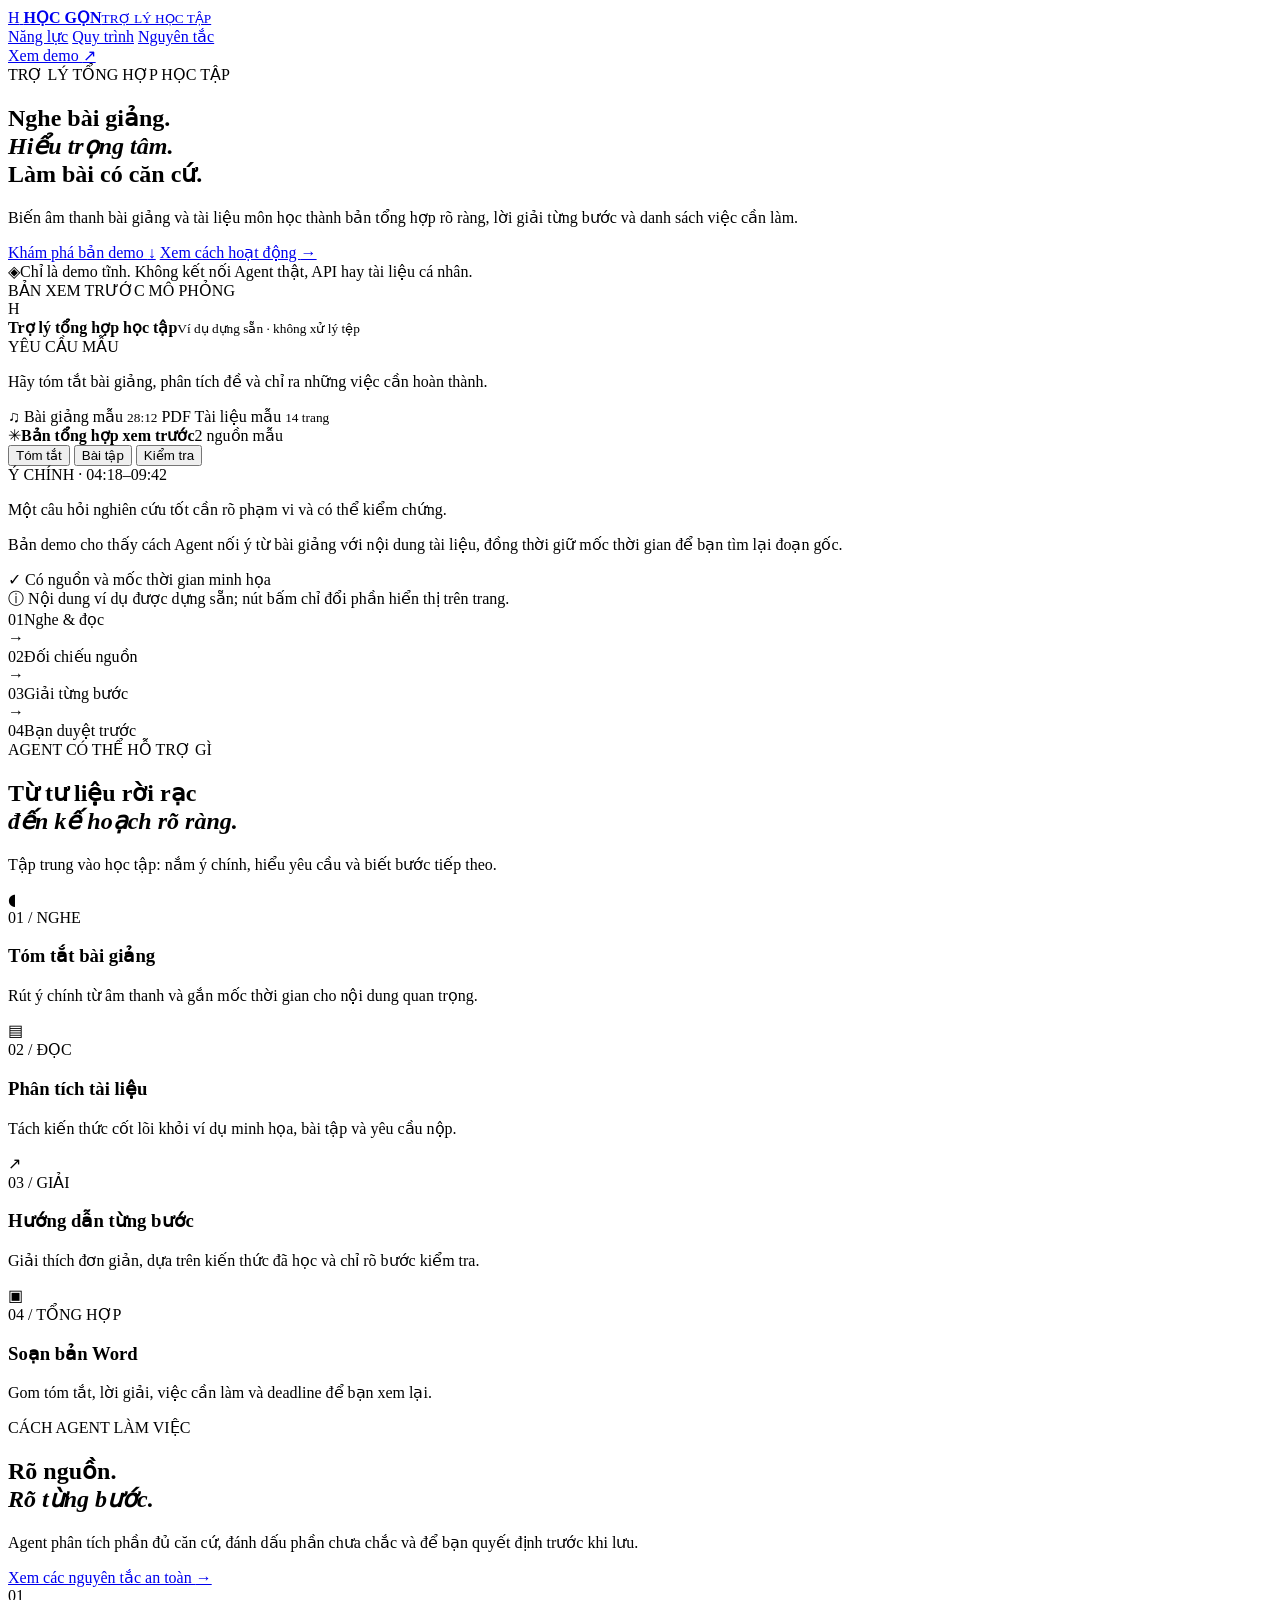
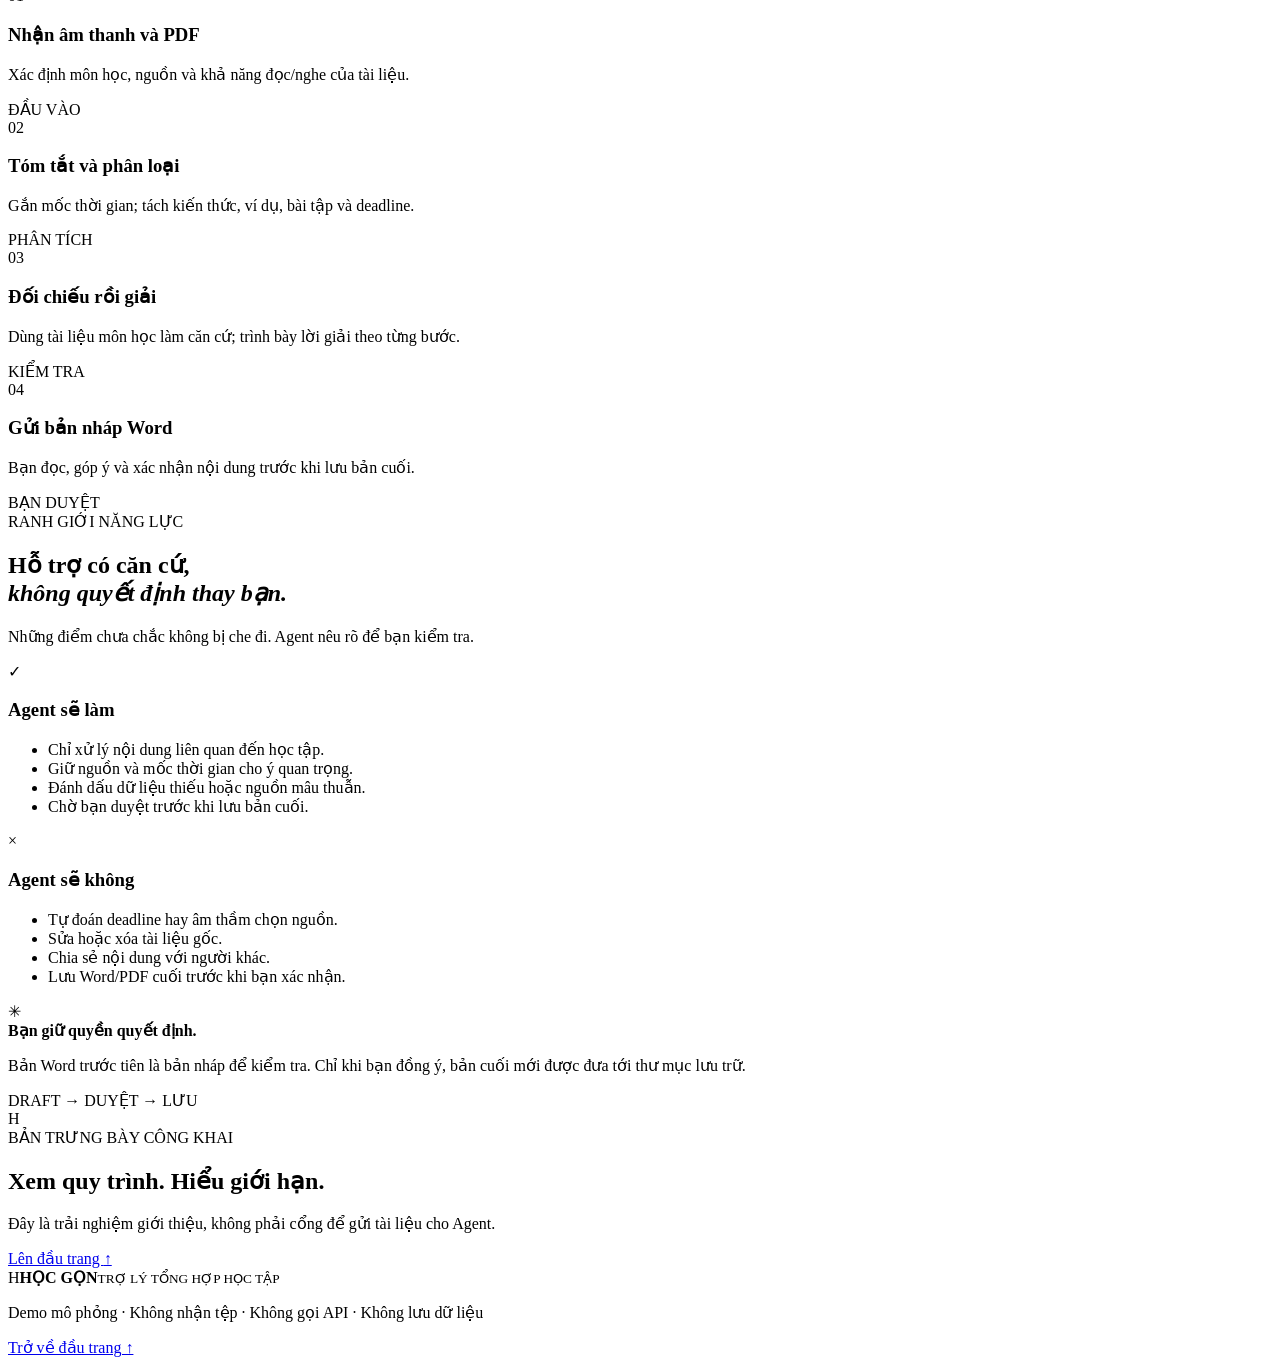
==== index.html @ cbf86bae "Create index.html" ====
<!doctype html>
<html lang="vi">
<head>
  <meta charset="utf-8">
  <meta name="viewport" content="width=device-width, initial-scale=1">
  <meta name="theme-color" content="#f5f7fb">
  <meta name="description" content="Giới thiệu Trợ lý tổng hợp học tập: tóm tắt bài giảng, phân tích đề và hỗ trợ lời giải có đối chiếu.">
  <meta http-equiv="Content-Security-Policy" content="default-src 'self'; script-src 'self'; style-src 'self'; img-src 'self' data:; font-src 'self'; connect-src 'none'; form-action 'none'; object-src 'none'; base-uri 'none'">
  <title>Trợ lý tổng hợp học tập — Demo mô phỏng</title>
  <link rel="stylesheet" href="styles.css">
  <script src="demo.js" defer></script>
</head>
<body>
  <header class="site-header">
    <a class="brand" href="#top" aria-label="Trợ lý tổng hợp học tập">
      <span class="brand-mark" aria-hidden="true">H</span>
      <span class="brand-copy"><strong>HỌC GỌN</strong><small>TRỢ LÝ HỌC TẬP</small></span>
    </a>
    <nav class="main-nav" aria-label="Điều hướng chính">
      <a href="#nang-luc">Năng lực</a>
      <a href="#quy-trinh">Quy trình</a>
      <a href="#ranh-gioi">Nguyên tắc</a>
    </nav>
    <a class="header-cta" href="#demo">Xem demo <span aria-hidden="true">↗</span></a>
  </header>

  <main id="top">
    <section class="hero section-shell">
      <div class="hero-copy">
        <div class="eyebrow"><span class="eyebrow-dot"></span> TRỢ LÝ TỔNG HỢP HỌC TẬP</div>
        <h1>Nghe bài giảng.<br><em>Hiểu trọng tâm.</em><br>Làm bài có căn cứ.</h1>
        <p class="hero-lede">Biến âm thanh bài giảng và tài liệu môn học thành bản tổng hợp rõ ràng, lời giải từng bước và danh sách việc cần làm.</p>
        <div class="hero-actions">
          <a class="button button-primary" href="#demo">Khám phá bản demo <span aria-hidden="true">↓</span></a>
          <a class="text-link" href="#quy-trinh">Xem cách hoạt động <span aria-hidden="true">→</span></a>
        </div>
        <div class="trust-note"><span class="lock-icon" aria-hidden="true">◈</span><span>Chỉ là demo tĩnh. Không kết nối Agent thật, API hay tài liệu cá nhân.</span></div>
      </div>

      <div class="demo-window" id="demo" aria-label="Bản demo mô phỏng">
        <div class="window-top">
          <div class="window-dots" aria-hidden="true"><i></i><i></i><i></i></div>
          <span class="window-title">BẢN XEM TRƯỚC</span>
          <span class="mock-badge"><span></span> MÔ PHỎNG</span>
        </div>
        <div class="demo-content">
          <div class="demo-intro">
            <div class="agent-avatar" aria-hidden="true">H</div>
            <div><strong>Trợ lý tổng hợp học tập</strong><small>Ví dụ dựng sẵn · không xử lý tệp</small></div>
          </div>
          <div class="message user-message">
            <span class="message-label">YÊU CẦU MẪU</span>
            <p>Hãy tóm tắt bài giảng, phân tích đề và chỉ ra những việc cần hoàn thành.</p>
          </div>
          <div class="source-row" aria-label="Nguồn minh họa">
            <span class="source-chip"><span class="file-icon audio-icon" aria-hidden="true">♫</span> Bài giảng mẫu <small>28:12</small></span>
            <span class="source-chip"><span class="file-icon pdf-icon" aria-hidden="true">PDF</span> Tài liệu mẫu <small>14 trang</small></span>
          </div>
          <div class="response-heading"><span class="response-spark" aria-hidden="true">✳</span><strong>Bản tổng hợp xem trước</strong><span class="source-verified">2 nguồn mẫu</span></div>
          <div class="demo-tabs" role="tablist" aria-label="Nội dung bản demo">
            <button class="demo-tab is-active" id="tab-summary" type="button" role="tab" aria-selected="true" aria-controls="demo-panel" data-view="summary">Tóm tắt</button>
            <button class="demo-tab" id="tab-assignment" type="button" role="tab" aria-selected="false" aria-controls="demo-panel" data-view="assignment">Bài tập</button>
            <button class="demo-tab" id="tab-review" type="button" role="tab" aria-selected="false" aria-controls="demo-panel" data-view="review">Kiểm tra</button>
          </div>
          <div class="demo-panel" id="demo-panel" role="tabpanel" aria-labelledby="tab-summary" tabindex="0">
            <div class="panel-kicker">Ý CHÍNH · 04:18–09:42</div>
            <p class="panel-title">Một câu hỏi nghiên cứu tốt cần rõ phạm vi và có thể kiểm chứng.</p>
            <p class="panel-copy">Bản demo cho thấy cách Agent nối ý từ bài giảng với nội dung tài liệu, đồng thời giữ mốc thời gian để bạn tìm lại đoạn gốc.</p>
            <div class="panel-foot"><span class="check-mark" aria-hidden="true">✓</span> Có nguồn và mốc thời gian minh họa</div>
          </div>
          <div class="demo-safety"><span aria-hidden="true">ⓘ</span> Nội dung ví dụ được dựng sẵn; nút bấm chỉ đổi phần hiển thị trên trang.</div>
        </div>
      </div>
      <div class="hero-glow" aria-hidden="true"></div>
    </section>

    <section class="proof-strip" aria-label="Tóm tắt cách làm việc">
      <div><span class="proof-number">01</span><span>Nghe & đọc</span></div>
      <span class="proof-arrow" aria-hidden="true">→</span>
      <div><span class="proof-number">02</span><span>Đối chiếu nguồn</span></div>
      <span class="proof-arrow" aria-hidden="true">→</span>
      <div><span class="proof-number">03</span><span>Giải từng bước</span></div>
      <span class="proof-arrow" aria-hidden="true">→</span>
      <div><span class="proof-number">04</span><span>Bạn duyệt trước</span></div>
    </section>

    <section class="section section-shell" id="nang-luc">
      <div class="section-heading">
        <div>
          <div class="eyebrow">AGENT CÓ THỂ HỖ TRỢ GÌ</div>
          <h2>Từ tư liệu rời rạc<br><em>đến kế hoạch rõ ràng.</em></h2>
        </div>
        <p class="section-aside">Tập trung vào học tập: nắm ý chính, hiểu yêu cầu và biết bước tiếp theo.</p>
      </div>
      <div class="capability-grid">
        <article class="capability-card card-blue">
          <div class="card-icon" aria-hidden="true">◖</div>
          <span class="card-index">01 / NGHE</span>
          <h3>Tóm tắt bài giảng</h3>
          <p>Rút ý chính từ âm thanh và gắn mốc thời gian cho nội dung quan trọng.</p>
          <div class="card-line"><span></span></div>
        </article>
        <article class="capability-card card-lilac">
          <div class="card-icon" aria-hidden="true">▤</div>
          <span class="card-index">02 / ĐỌC</span>
          <h3>Phân tích tài liệu</h3>
          <p>Tách kiến thức cốt lõi khỏi ví dụ minh họa, bài tập và yêu cầu nộp.</p>
          <div class="card-line"><span></span></div>
        </article>
        <article class="capability-card card-mint">
          <div class="card-icon" aria-hidden="true">↗</div>
          <span class="card-index">03 / GIẢI</span>
          <h3>Hướng dẫn từng bước</h3>
          <p>Giải thích đơn giản, dựa trên kiến thức đã học và chỉ rõ bước kiểm tra.</p>
          <div class="card-line"><span></span></div>
        </article>
        <article class="capability-card card-peach">
          <div class="card-icon" aria-hidden="true">▣</div>
          <span class="card-index">04 / TỔNG HỢP</span>
          <h3>Soạn bản Word</h3>
          <p>Gom tóm tắt, lời giải, việc cần làm và deadline để bạn xem lại.</p>
          <div class="card-line"><span></span></div>
        </article>
      </div>
    </section>

    <section class="workflow-section" id="quy-trinh">
      <div class="section-shell workflow-inner">
        <div class="workflow-heading">
          <div class="eyebrow eyebrow-light">CÁCH AGENT LÀM VIỆC</div>
          <h2>Rõ nguồn.<br><em>Rõ từng bước.</em></h2>
          <p>Agent phân tích phần đủ căn cứ, đánh dấu phần chưa chắc và để bạn quyết định trước khi lưu.</p>
          <a class="light-link" href="#ranh-gioi">Xem các nguyên tắc an toàn <span aria-hidden="true">→</span></a>
        </div>
        <div class="workflow-list">
          <article class="workflow-step">
            <span class="step-no">01</span><div><h3>Nhận âm thanh và PDF</h3><p>Xác định môn học, nguồn và khả năng đọc/nghe của tài liệu.</p></div><span class="step-status">ĐẦU VÀO</span>
          </article>
          <article class="workflow-step">
            <span class="step-no">02</span><div><h3>Tóm tắt và phân loại</h3><p>Gắn mốc thời gian; tách kiến thức, ví dụ, bài tập và deadline.</p></div><span class="step-status">PHÂN TÍCH</span>
          </article>
          <article class="workflow-step">
            <span class="step-no">03</span><div><h3>Đối chiếu rồi giải</h3><p>Dùng tài liệu môn học làm căn cứ; trình bày lời giải theo từng bước.</p></div><span class="step-status">KIỂM TRA</span>
          </article>
          <article class="workflow-step">
            <span class="step-no">04</span><div><h3>Gửi bản nháp Word</h3><p>Bạn đọc, góp ý và xác nhận nội dung trước khi lưu bản cuối.</p></div><span class="step-status">BẠN DUYỆT</span>
          </article>
        </div>
      </div>
    </section>

    <section class="section section-shell guardrails-section" id="ranh-gioi">
      <div class="section-heading">
        <div>
          <div class="eyebrow">RANH GIỚI NĂNG LỰC</div>
          <h2>Hỗ trợ có căn cứ,<br><em>không quyết định thay bạn.</em></h2>
        </div>
        <p class="section-aside">Những điểm chưa chắc không bị che đi. Agent nêu rõ để bạn kiểm tra.</p>
      </div>
      <div class="guardrails-grid">
        <article class="guardrail-card">
          <span class="guardrail-symbol safe" aria-hidden="true">✓</span>
          <h3>Agent sẽ làm</h3>
          <ul>
            <li>Chỉ xử lý nội dung liên quan đến học tập.</li>
            <li>Giữ nguồn và mốc thời gian cho ý quan trọng.</li>
            <li>Đánh dấu dữ liệu thiếu hoặc nguồn mâu thuẫn.</li>
            <li>Chờ bạn duyệt trước khi lưu bản cuối.</li>
          </ul>
        </article>
        <article class="guardrail-card guardrail-stop">
          <span class="guardrail-symbol stop" aria-hidden="true">×</span>
          <h3>Agent sẽ không</h3>
          <ul>
            <li>Tự đoán deadline hay âm thầm chọn nguồn.</li>
            <li>Sửa hoặc xóa tài liệu gốc.</li>
            <li>Chia sẻ nội dung với người khác.</li>
            <li>Lưu Word/PDF cuối trước khi bạn xác nhận.</li>
          </ul>
        </article>
      </div>
      <div class="approval-banner">
        <div class="approval-icon" aria-hidden="true">✳</div>
        <div><strong>Bạn giữ quyền quyết định.</strong><p>Bản Word trước tiên là bản nháp để kiểm tra. Chỉ khi bạn đồng ý, bản cuối mới được đưa tới thư mục lưu trữ.</p></div>
        <span class="approval-tag">DRAFT → DUYỆT → LƯU</span>
      </div>
    </section>

    <section class="closing-cta section-shell">
      <div class="closing-mark" aria-hidden="true">H</div>
      <div><div class="eyebrow">BẢN TRƯNG BÀY CÔNG KHAI</div><h2>Xem quy trình. Hiểu giới hạn.</h2><p>Đây là trải nghiệm giới thiệu, không phải cổng để gửi tài liệu cho Agent.</p></div>
      <a class="button button-dark" href="#top">Lên đầu trang <span aria-hidden="true">↑</span></a>
    </section>
  </main>

  <footer class="site-footer">
    <div class="footer-brand"><span class="brand-mark" aria-hidden="true">H</span><span><strong>HỌC GỌN</strong><small>TRỢ LÝ TỔNG HỢP HỌC TẬP</small></span></div>
    <p>Demo mô phỏng · Không nhận tệp · Không gọi API · Không lưu dữ liệu</p>
    <a href="#top">Trở về đầu trang ↑</a>
  </footer>
</body>
</html>
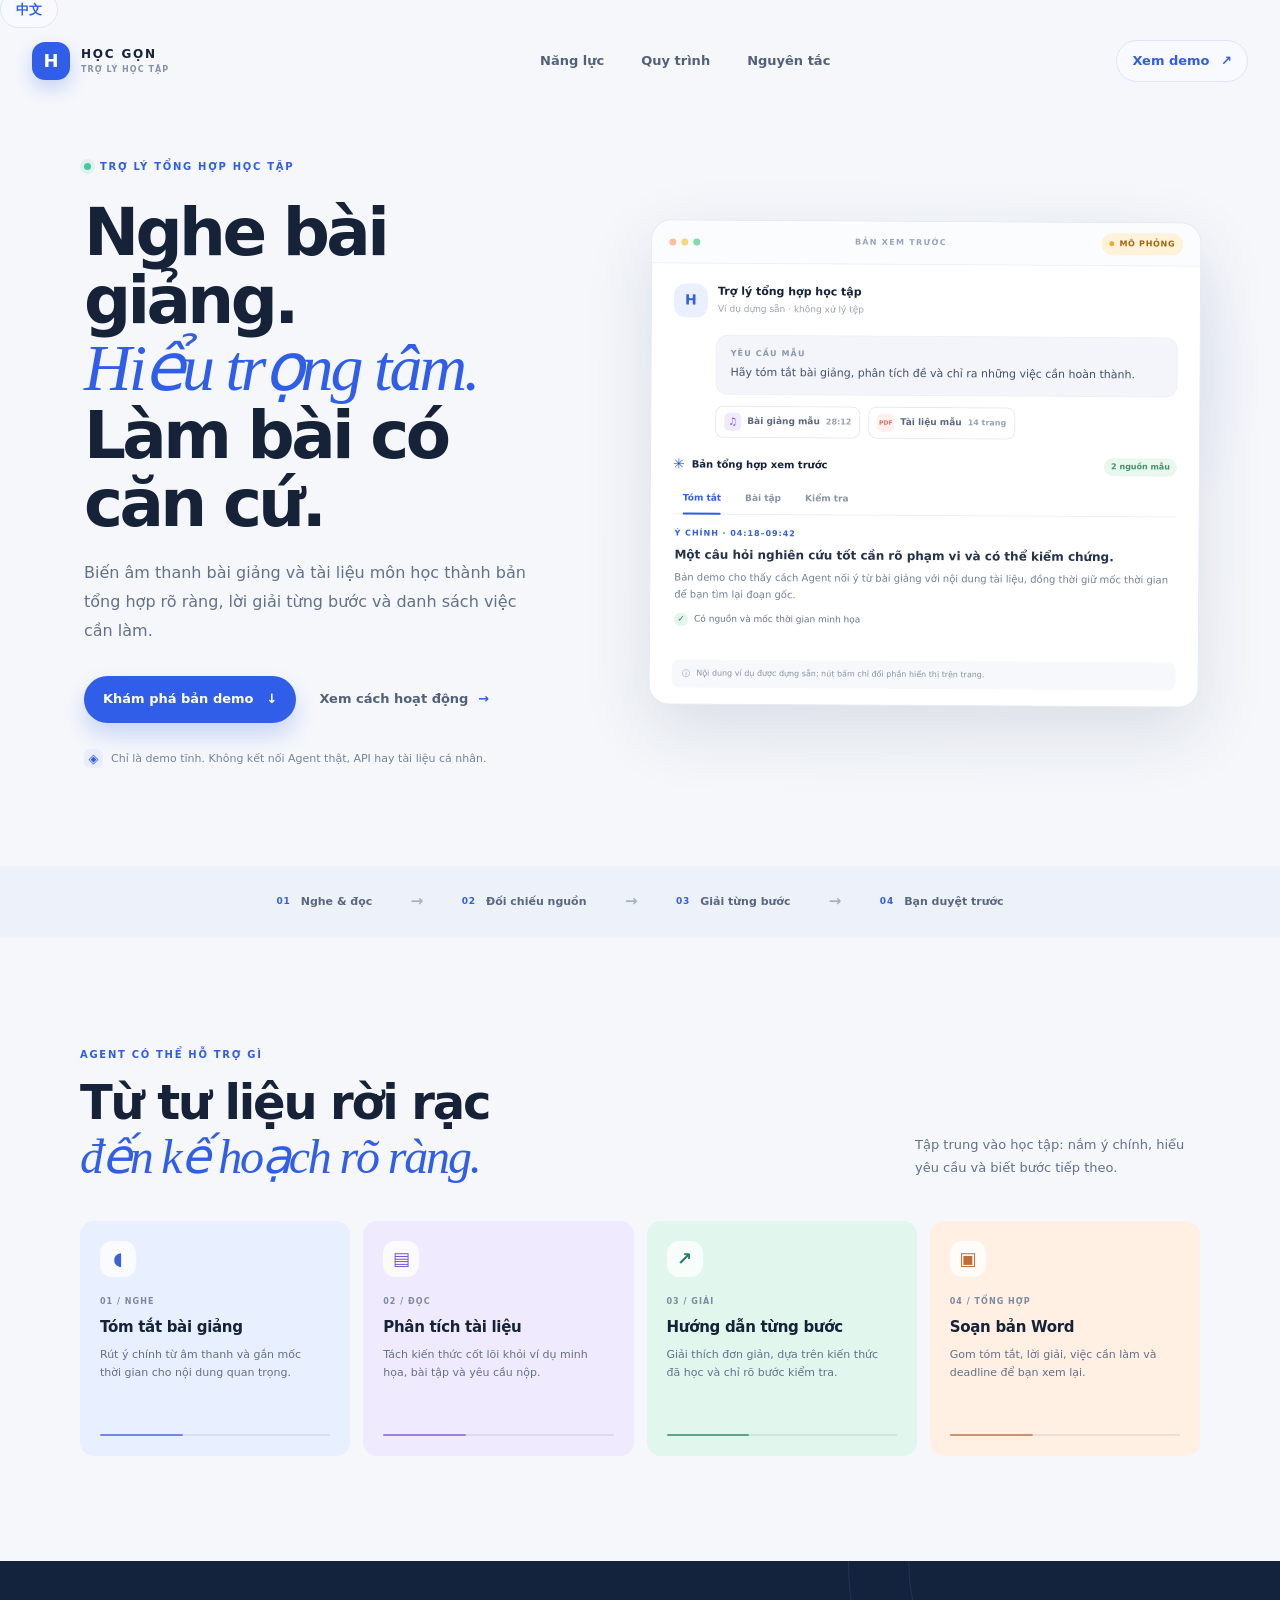
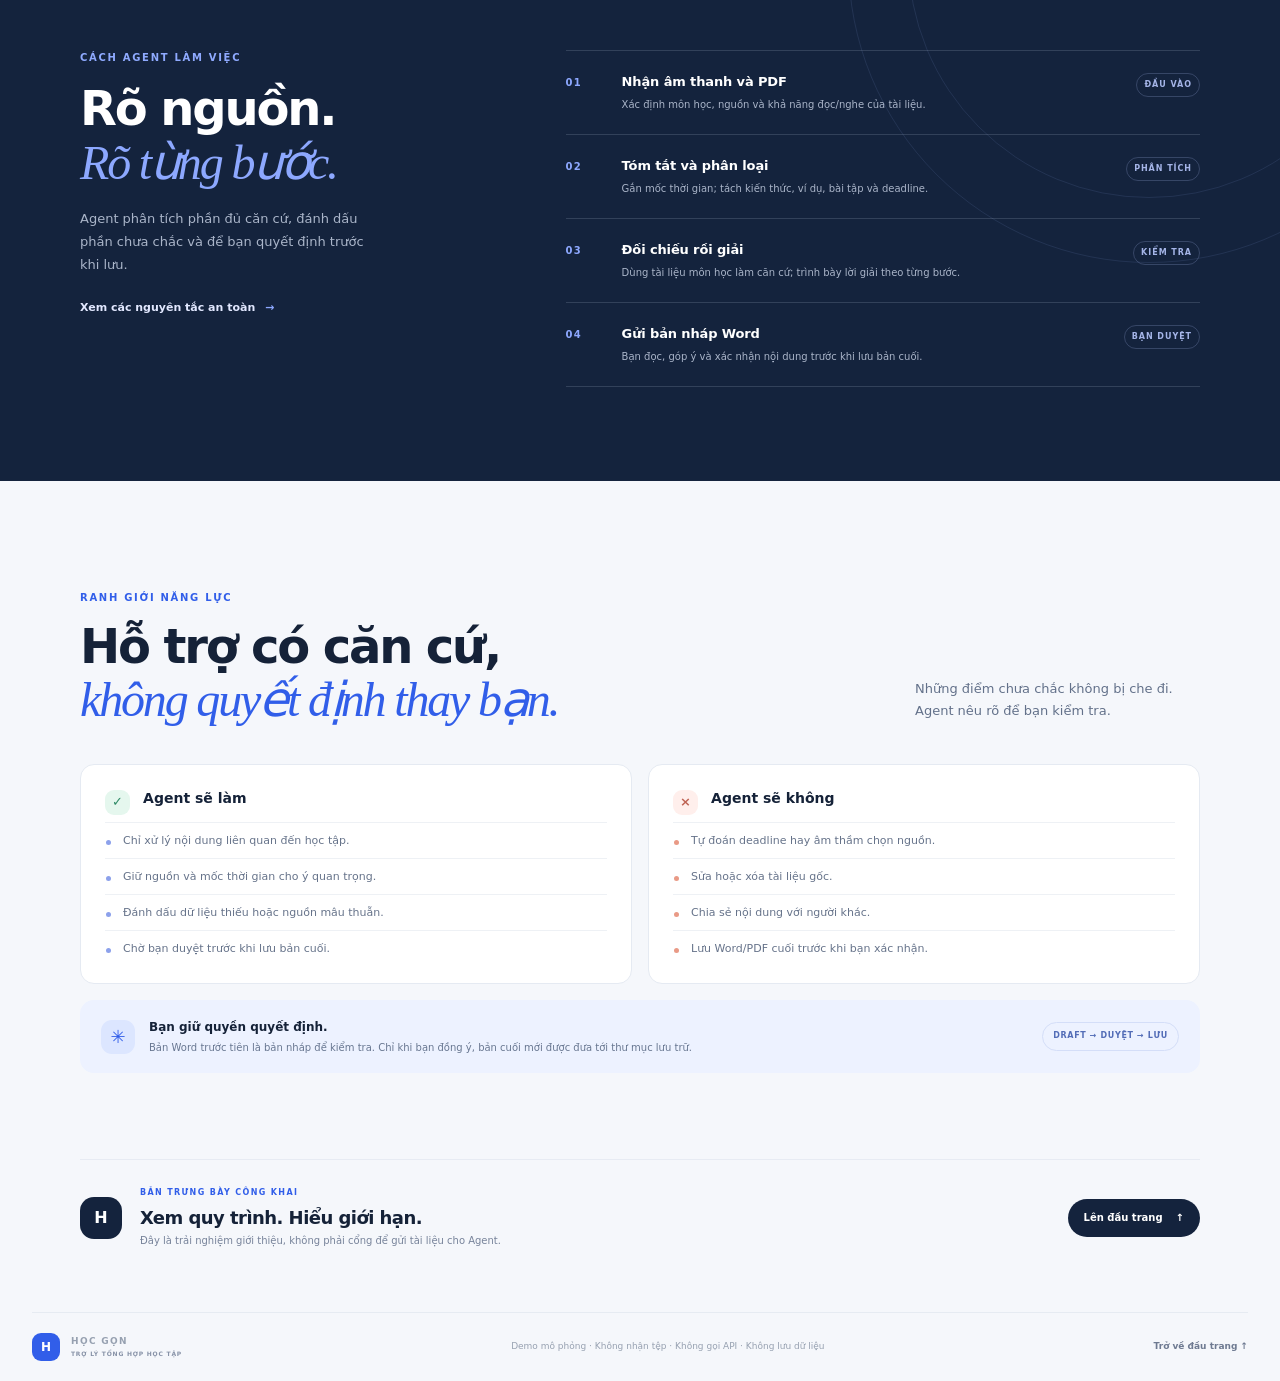
==== commit 37ef6447: "Update index.html" ====
--- a/index.html
+++ b/index.html
@@ -1,3 +1,4 @@
+    <a class="header-cta" href="zh.html" lang="zh-CN" aria-label="切换到中文">中文</a>
 <!doctype html>
 <html lang="vi">
 <head>
--- a/styles.css
+++ b/styles.css
@@ -0,0 +1,186 @@
+:root {
+  color-scheme: light;
+  --ink: #152238;
+  --muted: #63718a;
+  --paper: #f5f7fb;
+  --white: #ffffff;
+  --line: #e5eaf2;
+  --blue: #315ee9;
+  --blue-dark: #2448bd;
+  --navy: #14233d;
+  --mint: #dff7ec;
+  --shadow: 0 24px 70px rgba(26, 43, 77, .12);
+}
+* { box-sizing: border-box; }
+html { scroll-behavior: smooth; }
+body {
+  margin: 0;
+  background: var(--paper);
+  color: var(--ink);
+  font-family: Inter, ui-sans-serif, system-ui, -apple-system, BlinkMacSystemFont, "Segoe UI", sans-serif;
+  font-size: 16px;
+  line-height: 1.55;
+  -webkit-font-smoothing: antialiased;
+}
+a { color: inherit; text-decoration: none; }
+button { font: inherit; }
+.site-header {
+  width: min(1240px, calc(100% - 64px));
+  margin: 0 auto;
+  height: 82px;
+  display: flex;
+  align-items: center;
+  justify-content: space-between;
+  position: relative;
+  z-index: 5;
+}
+.brand, .footer-brand { display: flex; align-items: center; gap: 11px; }
+.brand-mark {
+  width: 38px; height: 38px; display: grid; place-items: center;
+  border-radius: 13px; background: var(--blue); color: white;
+  font-size: 18px; font-weight: 850; box-shadow: 0 8px 18px rgba(49,94,233,.24);
+}
+.brand-copy, .footer-brand > span:last-child { display: flex; flex-direction: column; line-height: 1.05; }
+.brand-copy strong, .footer-brand strong { font-size: 12px; letter-spacing: .15em; font-weight: 850; }
+.brand-copy small, .footer-brand small { margin-top: 5px; color: #8792a7; letter-spacing: .13em; font-size: 8px; font-weight: 700; }
+.main-nav { display: flex; gap: 37px; margin-left: 85px; }
+.main-nav a, .header-cta { font-size: 13px; font-weight: 700; color: #526078; }
+.main-nav a:hover, .text-link:hover, .light-link:hover { color: var(--blue); }
+.header-cta { color: var(--blue); padding: 10px 15px; border: 1px solid #dce5ff; border-radius: 999px; background: #f9faff; }
+.header-cta span { padding-left: 7px; }
+.section-shell { width: min(1120px, calc(100% - 64px)); margin: 0 auto; }
+.hero { min-height: 650px; display: grid; grid-template-columns: .92fr 1.08fr; align-items: center; gap: 34px; padding-top: 37px; padding-bottom: 78px; position: relative; }
+.hero-copy { position: relative; z-index: 2; padding: 20px 0 20px 4px; }
+.eyebrow { display: flex; align-items: center; gap: 9px; color: var(--blue); font-size: 10px; font-weight: 850; letter-spacing: .17em; }
+.eyebrow-dot { width: 7px; height: 7px; background: #48c89a; border-radius: 50%; box-shadow: 0 0 0 4px rgba(72,200,154,.13); }
+.hero h1 { font-size: clamp(42px, 5.15vw, 66px); line-height: 1.03; letter-spacing: -.055em; margin: 24px 0 21px; font-weight: 760; }
+.hero h1 em, .section-heading h2 em, .workflow-heading h2 em { color: var(--blue); font-family: Georgia, "Times New Roman", serif; font-weight: 500; letter-spacing: -.045em; }
+.hero-lede { color: var(--muted); font-size: 16px; max-width: 465px; line-height: 1.8; margin: 0; }
+.hero-actions { display: flex; align-items: center; gap: 23px; margin-top: 31px; }
+.button { display: inline-flex; align-items: center; gap: 13px; border-radius: 999px; padding: 13px 19px; font-size: 13px; font-weight: 800; transition: transform .18s ease, box-shadow .18s ease; }
+.button:hover { transform: translateY(-2px); }
+.button-primary { background: var(--blue); color: white; box-shadow: 0 12px 22px rgba(49,94,233,.22); }
+.button-primary:hover { background: var(--blue-dark); box-shadow: 0 16px 28px rgba(49,94,233,.27); }
+.text-link { color: #526078; font-size: 13px; font-weight: 750; }
+.text-link span { color: var(--blue); padding-left: 5px; }
+.trust-note { margin-top: 26px; color: #77839a; font-size: 11px; display: flex; align-items: center; gap: 8px; }
+.lock-icon { display: grid; place-items: center; width: 19px; height: 19px; border-radius: 6px; background: #e8edff; color: var(--blue); font-size: 13px; }
+.hero-glow { position: absolute; z-index: 0; width: 360px; height: 360px; top: 95px; right: -70px; background: radial-gradient(circle, rgba(107,136,245,.12), rgba(107,136,245,0) 68%); pointer-events: none; }
+.demo-window { position: relative; z-index: 1; border-radius: 20px; background: var(--white); border: 1px solid #e5eaf3; box-shadow: var(--shadow); overflow: hidden; max-width: 550px; width: 100%; justify-self: end; transform: rotate(.35deg); }
+.window-top { height: 43px; display: flex; align-items: center; justify-content: space-between; padding: 0 17px; background: #fbfcfe; border-bottom: 1px solid #eef1f6; }
+.window-dots { display: flex; gap: 5px; }
+.window-dots i { width: 7px; height: 7px; border-radius: 50%; background: #d7deea; }
+.window-dots i:first-child { background: #ffbe9e; }.window-dots i:nth-child(2) { background: #f7d77c; }.window-dots i:nth-child(3) { background: #86d6ae; }
+.window-title { color: #9aa4b5; letter-spacing: .16em; font-size: 8px; font-weight: 800; }
+.mock-badge { background: #fff2da; color: #a46508; padding: 5px 8px; display: flex; align-items: center; gap: 5px; border-radius: 99px; font-size: 8px; font-weight: 850; letter-spacing: .09em; }
+.mock-badge span { display: inline-block; width: 5px; height: 5px; border-radius: 50%; background: #f2a827; }
+.demo-content { padding: 20px 22px 16px; }
+.demo-intro { display: flex; align-items: center; gap: 10px; margin-bottom: 17px; }
+.agent-avatar { width: 34px; height: 34px; border-radius: 12px; display: grid; place-items: center; background: #eaf0ff; color: var(--blue); font-weight: 900; font-size: 14px; }
+.demo-intro strong { display: block; font-size: 11px; line-height: 1.3; }
+.demo-intro small { display: block; margin-top: 3px; color: #99a2b1; font-size: 9px; }
+.message { border-radius: 12px; padding: 12px 14px; }
+.user-message { background: #f3f5fa; border: 1px solid #edf0f5; margin-left: 42px; }
+.message-label { font-size: 8px; font-weight: 850; color: #8b97aa; letter-spacing: .14em; }
+.message p { margin: 4px 0 0; color: #44516a; font-size: 11px; line-height: 1.6; }
+.source-row { display: flex; gap: 8px; margin: 11px 0 16px 42px; }
+.source-chip { border: 1px solid #e7ebf2; background: #fff; border-radius: 8px; padding: 6px 8px; display: flex; gap: 6px; align-items: center; color: #5c6980; font-size: 9px; font-weight: 700; }
+.source-chip small { color: #9aa4b4; font-size: 8px; font-weight: 600; }
+.file-icon { width: 17px; height: 18px; border-radius: 5px; display: grid; place-items: center; font-size: 10px; font-weight: 850; }
+.audio-icon { color: #7e59c8; background: #f1eafd; }.pdf-icon { font-size: 6px; color: #dd705f; background: #fff0ee; }
+.response-heading { display: flex; align-items: center; gap: 7px; font-size: 10px; margin-bottom: 8px; }
+.response-spark { color: var(--blue); font-size: 14px; }.source-verified { color: #448e6b; background: #e9f8ef; border-radius: 99px; font-size: 8px; font-weight: 750; padding: 3px 7px; margin-left: auto; }
+.demo-tabs { display: flex; gap: 4px; border-bottom: 1px solid #ebeff5; }
+.demo-tab { border: 0; background: transparent; color: #8a95a7; padding: 8px 10px; cursor: pointer; font-size: 9px; font-weight: 800; position: relative; }
+.demo-tab:hover { color: var(--blue); }.demo-tab.is-active { color: var(--blue); }
+.demo-tab.is-active::after { content: ""; position: absolute; height: 2px; left: 10px; right: 10px; bottom: -1px; background: var(--blue); border-radius: 2px; }
+.demo-tab:focus-visible, a:focus-visible { outline: 3px solid rgba(49,94,233,.32); outline-offset: 3px; border-radius: 7px; }
+.demo-panel { padding: 13px 2px 11px; min-height: 145px; }
+.panel-kicker { font-size: 8px; font-weight: 850; color: var(--blue); letter-spacing: .12em; }
+.panel-title { color: #25324b; font-size: 12px; line-height: 1.5; font-weight: 780; margin: 6px 0; }
+.panel-copy { color: #748097; font-size: 10px; line-height: 1.65; margin: 0; }
+.panel-foot { margin-top: 10px; color: #67748a; font-size: 9px; display: flex; align-items: center; gap: 6px; }
+.check-mark { width: 14px; height: 14px; display: grid; place-items: center; color: #328866; background: #e5f7ed; border-radius: 50%; font-size: 9px; }
+.demo-safety { background: #f7f8fb; border-radius: 8px; padding: 8px 10px; color: #8792a5; font-size: 8px; }
+.demo-safety span { color: #8095cf; margin-right: 4px; }
+.proof-strip { min-height: 72px; display: flex; justify-content: center; align-items: center; gap: clamp(16px, 3vw, 44px); background: #edf1fa; color: #59677f; font-size: 11px; font-weight: 750; }
+.proof-strip > div { display: flex; align-items: center; gap: 10px; }
+.proof-number { color: var(--blue); font-size: 9px; font-weight: 900; letter-spacing: .1em; }
+.proof-arrow { color: #a6b0c3; font-size: 15px; }
+.section { padding-top: 109px; padding-bottom: 105px; }
+.section-heading { display: flex; justify-content: space-between; align-items: end; gap: 35px; margin-bottom: 37px; }
+.section-heading h2, .workflow-heading h2 { font-size: clamp(32px, 4vw, 48px); line-height: 1.12; letter-spacing: -.045em; margin: 14px 0 0; }
+.section-aside { max-width: 285px; margin: 0 0 4px; color: var(--muted); font-size: 13px; line-height: 1.75; }
+.capability-grid { display: grid; grid-template-columns: repeat(4, 1fr); gap: 13px; }
+.capability-card { min-height: 235px; border-radius: 14px; padding: 20px; display: flex; flex-direction: column; position: relative; overflow: hidden; }
+.card-blue { background: #e8efff; }.card-lilac { background: #f0eaff; }.card-mint { background: #e1f6ec; }.card-peach { background: #fff0e3; }
+.card-icon { width: 36px; height: 36px; border-radius: 12px; display: grid; place-items: center; background: rgba(255,255,255,.75); color: #3c62d7; font-weight: 800; font-size: 18px; margin-bottom: 19px; }
+.card-lilac .card-icon { color: #7956c7; }.card-mint .card-icon { color: #25805f; }.card-peach .card-icon { color: #c16c36; }
+.card-index { color: #7d89a1; font-size: 8px; font-weight: 900; letter-spacing: .13em; }
+.capability-card h3 { font-size: 15px; margin: 8px 0 7px; letter-spacing: -.02em; }
+.capability-card p { color: #627089; font-size: 11px; line-height: 1.65; margin: 0 0 18px; max-width: 220px; }
+.card-line { height: 2px; background: rgba(74,95,145,.11); margin-top: auto; }.card-line span { display: block; width: 36%; height: 100%; background: rgba(58,93,220,.65); border-radius: 2px; }
+.card-lilac .card-line span { background: rgba(121,86,199,.65); }.card-mint .card-line span { background: rgba(37,128,95,.65); }.card-peach .card-line span { background: rgba(193,108,54,.65); }
+.workflow-section { background: var(--navy); color: white; padding: 89px 0 94px; position: relative; overflow: hidden; }
+.workflow-section::before, .workflow-section::after { content: ""; position: absolute; border: 1px solid rgba(151,177,255,.11); width: 480px; height: 480px; border-radius: 50%; right: -110px; top: -245px; }
+.workflow-section::after { width: 600px; height: 600px; right: -170px; top: -300px; }
+.workflow-inner { display: grid; grid-template-columns: .78fr 1.22fr; gap: 80px; position: relative; z-index: 1; }
+.eyebrow-light { color: #8faaff; }.workflow-heading h2 { margin-top: 17px; }.workflow-heading h2 em { color: #8da8ff; }
+.workflow-heading p { color: #aab5c9; font-size: 13px; line-height: 1.8; max-width: 300px; margin: 17px 0 22px; }
+.light-link { color: #e2e8ff; font-size: 11px; font-weight: 750; }.light-link span { padding-left: 6px; color: #8da8ff; }
+.workflow-list { border-top: 1px solid rgba(222,231,255,.15); }
+.workflow-step { display: grid; grid-template-columns: 43px 1fr auto; gap: 13px; align-items: start; padding: 21px 0; border-bottom: 1px solid rgba(222,231,255,.15); }
+.step-no { color: #8da8ff; font-size: 10px; font-weight: 900; letter-spacing: .12em; padding-top: 3px; }
+.workflow-step h3 { margin: 0 0 5px; font-size: 13px; letter-spacing: -.01em; }.workflow-step p { color: #aab5c9; font-size: 10px; line-height: 1.6; margin: 0; }
+.step-status { color: #a5b5e8; font-size: 8px; font-weight: 850; letter-spacing: .12em; border: 1px solid rgba(165,181,232,.24); padding: 5px 7px; border-radius: 99px; margin-top: 1px; }
+.guardrails-section { padding-bottom: 86px; }
+.guardrails-grid { display: grid; grid-template-columns: 1fr 1fr; gap: 16px; }
+.guardrail-card { background: #fff; border: 1px solid var(--line); border-radius: 14px; padding: 23px 24px 17px; }
+.guardrail-card h3 { display: inline-block; vertical-align: 3px; margin: 0 0 12px 8px; font-size: 14px; }
+.guardrail-symbol { display: inline-grid; place-items: center; width: 25px; height: 25px; border-radius: 9px; font-size: 13px; font-weight: 900; }
+.guardrail-symbol.safe { color: #2f8b67; background: #e5f7ee; }.guardrail-symbol.stop { color: #bf6354; background: #ffefec; }
+.guardrail-card ul { margin: 0; padding: 0; list-style: none; }
+.guardrail-card li { border-top: 1px solid #eef1f5; padding: 9px 0 9px 18px; color: #66738a; font-size: 11px; position: relative; }
+.guardrail-card li::before { content: ""; position: absolute; left: 1px; top: 17px; width: 5px; height: 5px; border-radius: 50%; background: #8ca1eb; }
+.guardrail-stop li::before { background: #e99a86; }
+.approval-banner { display: flex; align-items: center; gap: 14px; background: #edf2ff; border-radius: 14px; margin-top: 16px; padding: 18px 21px; }
+.approval-icon { flex: 0 0 34px; height: 34px; display: grid; place-items: center; border-radius: 11px; background: #dce6ff; color: var(--blue); font-size: 18px; }
+.approval-banner strong { font-size: 12px; }.approval-banner p { color: #687791; font-size: 10px; margin: 3px 0 0; }
+.approval-tag { margin-left: auto; border: 1px solid #d4def8; border-radius: 99px; padding: 7px 10px; color: #536db7; font-size: 8px; font-weight: 850; letter-spacing: .08em; white-space: nowrap; }
+.closing-cta { display: flex; align-items: center; gap: 18px; padding: 27px 0 63px; border-top: 1px solid #e7ebf3; }
+.closing-mark { width: 42px; height: 42px; flex: 0 0 42px; display: grid; place-items: center; border-radius: 14px; background: var(--navy); color: white; font-weight: 900; }
+.closing-cta h2 { margin: 4px 0 2px; font-size: 18px; letter-spacing: -.03em; }.closing-cta p { margin: 0; color: #77839a; font-size: 10px; }
+.closing-cta .eyebrow { font-size: 8px; }
+.button-dark { background: var(--navy); color: white; margin-left: auto; padding: 11px 16px; font-size: 10px; }
+.site-footer { width: min(1240px, calc(100% - 64px)); margin: 0 auto; border-top: 1px solid #e6ebf2; min-height: 69px; display: flex; align-items: center; justify-content: space-between; gap: 20px; color: #96a0b0; font-size: 9px; }
+.footer-brand .brand-mark { width: 28px; height: 28px; font-size: 12px; border-radius: 9px; box-shadow: none; }
+.footer-brand strong { font-size: 9px; }.footer-brand small { font-size: 6px; margin-top: 4px; }
+.site-footer p { margin: 0; }.site-footer > a { color: #6e7a91; font-weight: 700; }
+
+@media (max-width: 900px) {
+  .hero { grid-template-columns: 1fr; gap: 32px; padding-top: 52px; }
+  .hero-copy { max-width: 650px; }.demo-window { justify-self: start; max-width: 650px; transform: none; }
+  .workflow-inner { grid-template-columns: 1fr; gap: 35px; }.workflow-heading p { max-width: 540px; }
+  .capability-grid { grid-template-columns: repeat(2, 1fr); }
+}
+@media (max-width: 640px) {
+  .site-header, .site-footer { width: min(100% - 36px, 1120px); }
+  .section-shell { width: min(100% - 36px, 1120px); }
+  .site-header { height: 68px; }.main-nav { display: none; }.header-cta { font-size: 11px; padding: 8px 11px; }
+  .hero { min-height: auto; padding-top: 45px; padding-bottom: 50px; }.hero h1 { font-size: clamp(40px, 12vw, 56px); margin-top: 20px; }
+  .hero-lede { font-size: 14px; }.hero-actions { flex-wrap: wrap; gap: 15px; }.button { font-size: 11px; padding: 12px 15px; }
+  .trust-note { align-items: flex-start; max-width: 340px; line-height: 1.5; }
+  .demo-content { padding: 16px 13px 13px; }.source-row { margin-left: 0; flex-wrap: wrap; }.user-message { margin-left: 22px; }
+  .source-chip { font-size: 8px; }.demo-window { border-radius: 15px; }
+  .proof-strip { justify-content: flex-start; overflow-x: auto; padding: 0 18px; gap: 17px; white-space: nowrap; min-height: 62px; }
+  .proof-strip > div { gap: 6px; }.proof-arrow { font-size: 12px; }
+  .section { padding-top: 72px; padding-bottom: 70px; }.section-heading { display: block; margin-bottom: 25px; }.section-heading h2 { font-size: 36px; }.section-aside { margin-top: 15px; max-width: 420px; }
+  .capability-grid { gap: 10px; }.capability-card { min-height: 220px; padding: 15px; border-radius: 12px; }.capability-card h3 { font-size: 13px; }.capability-card p { font-size: 10px; }
+  .workflow-section { padding: 70px 0; }.workflow-heading h2 { font-size: 38px; }.workflow-step { grid-template-columns: 27px 1fr; gap: 10px; }.step-status { grid-column: 2; justify-self: start; margin-top: 3px; }
+  .guardrails-grid { grid-template-columns: 1fr; gap: 11px; }.guardrail-card { padding: 18px; }.approval-banner { align-items: flex-start; padding: 15px; }.approval-tag { display: none; }
+  .closing-cta { flex-wrap: wrap; padding-bottom: 45px; }.closing-cta .button-dark { margin-left: 60px; }
+  .site-footer { flex-wrap: wrap; padding: 16px 0; }.site-footer p { order: 3; width: 100%; }
+}
+@media (prefers-reduced-motion: reduce) {
+  *, *::before, *::after { scroll-behavior: auto !important; transition-duration: .01ms !important; }
+}
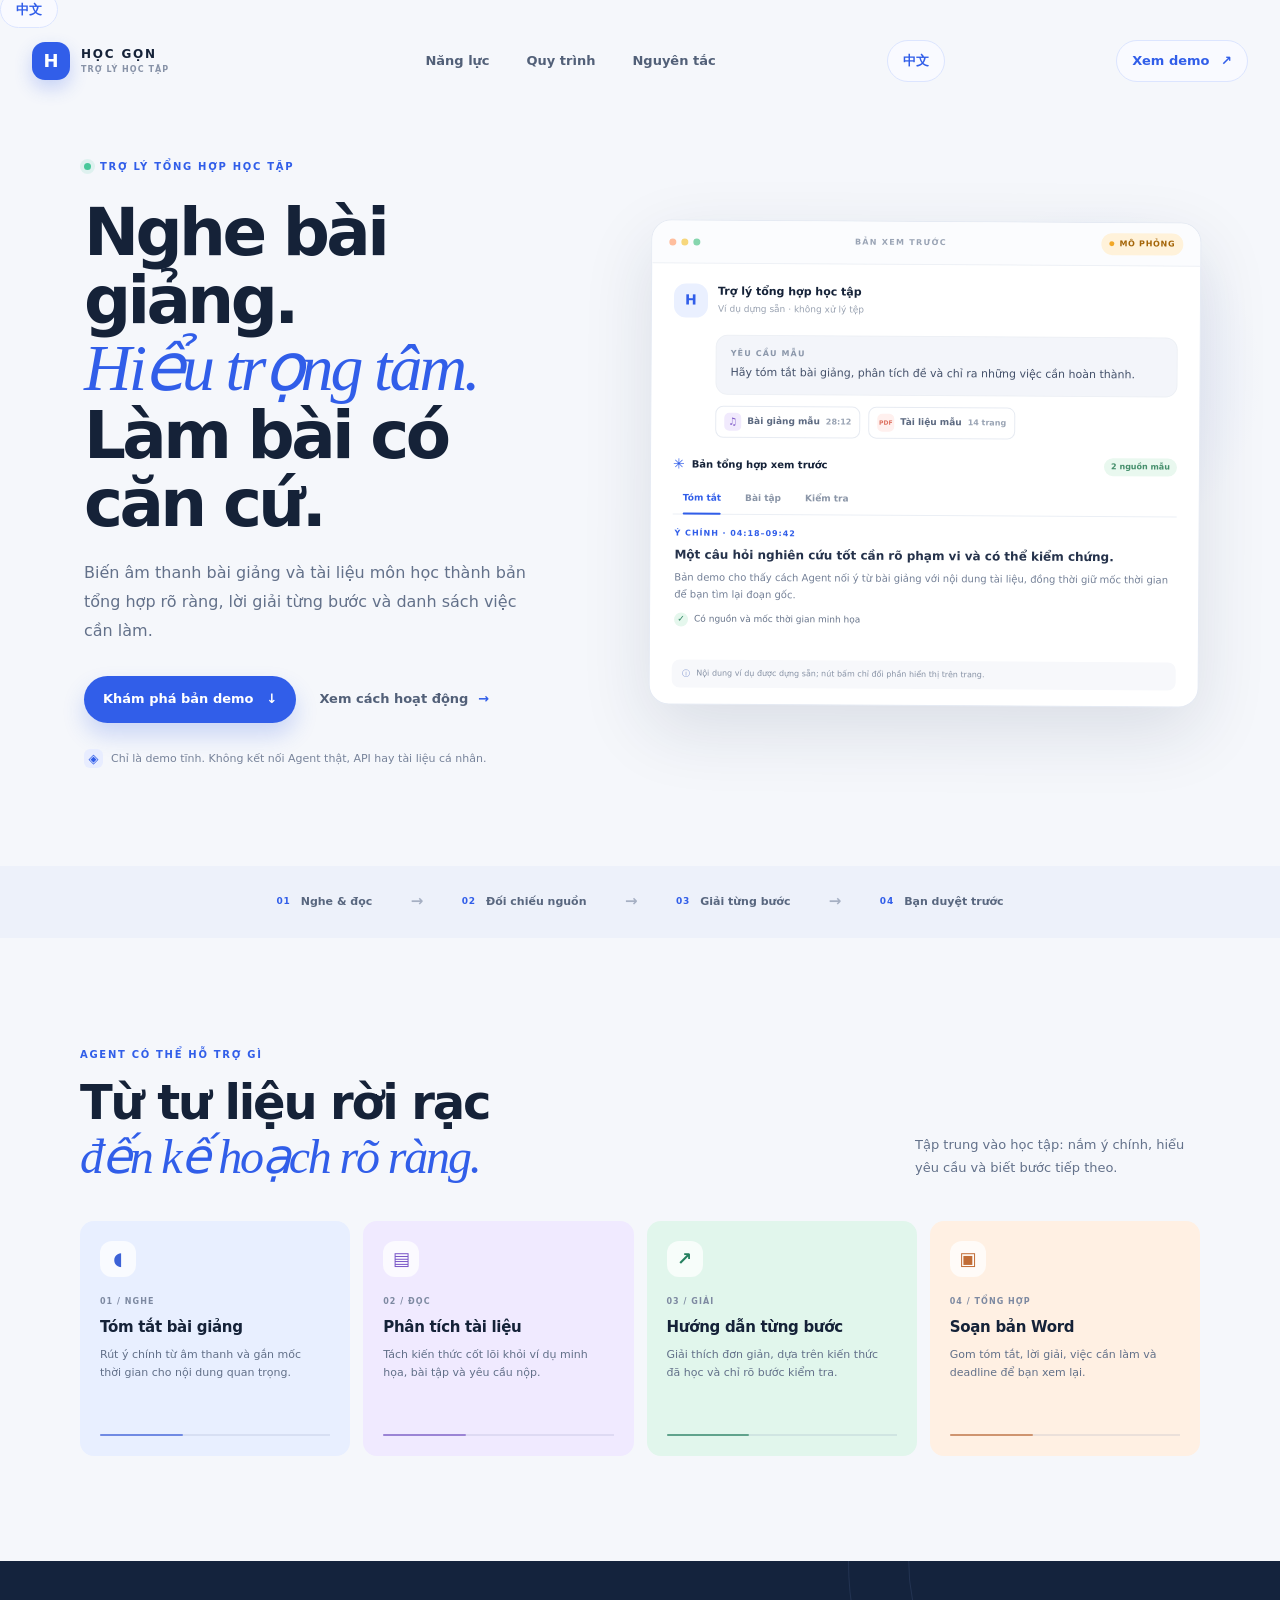
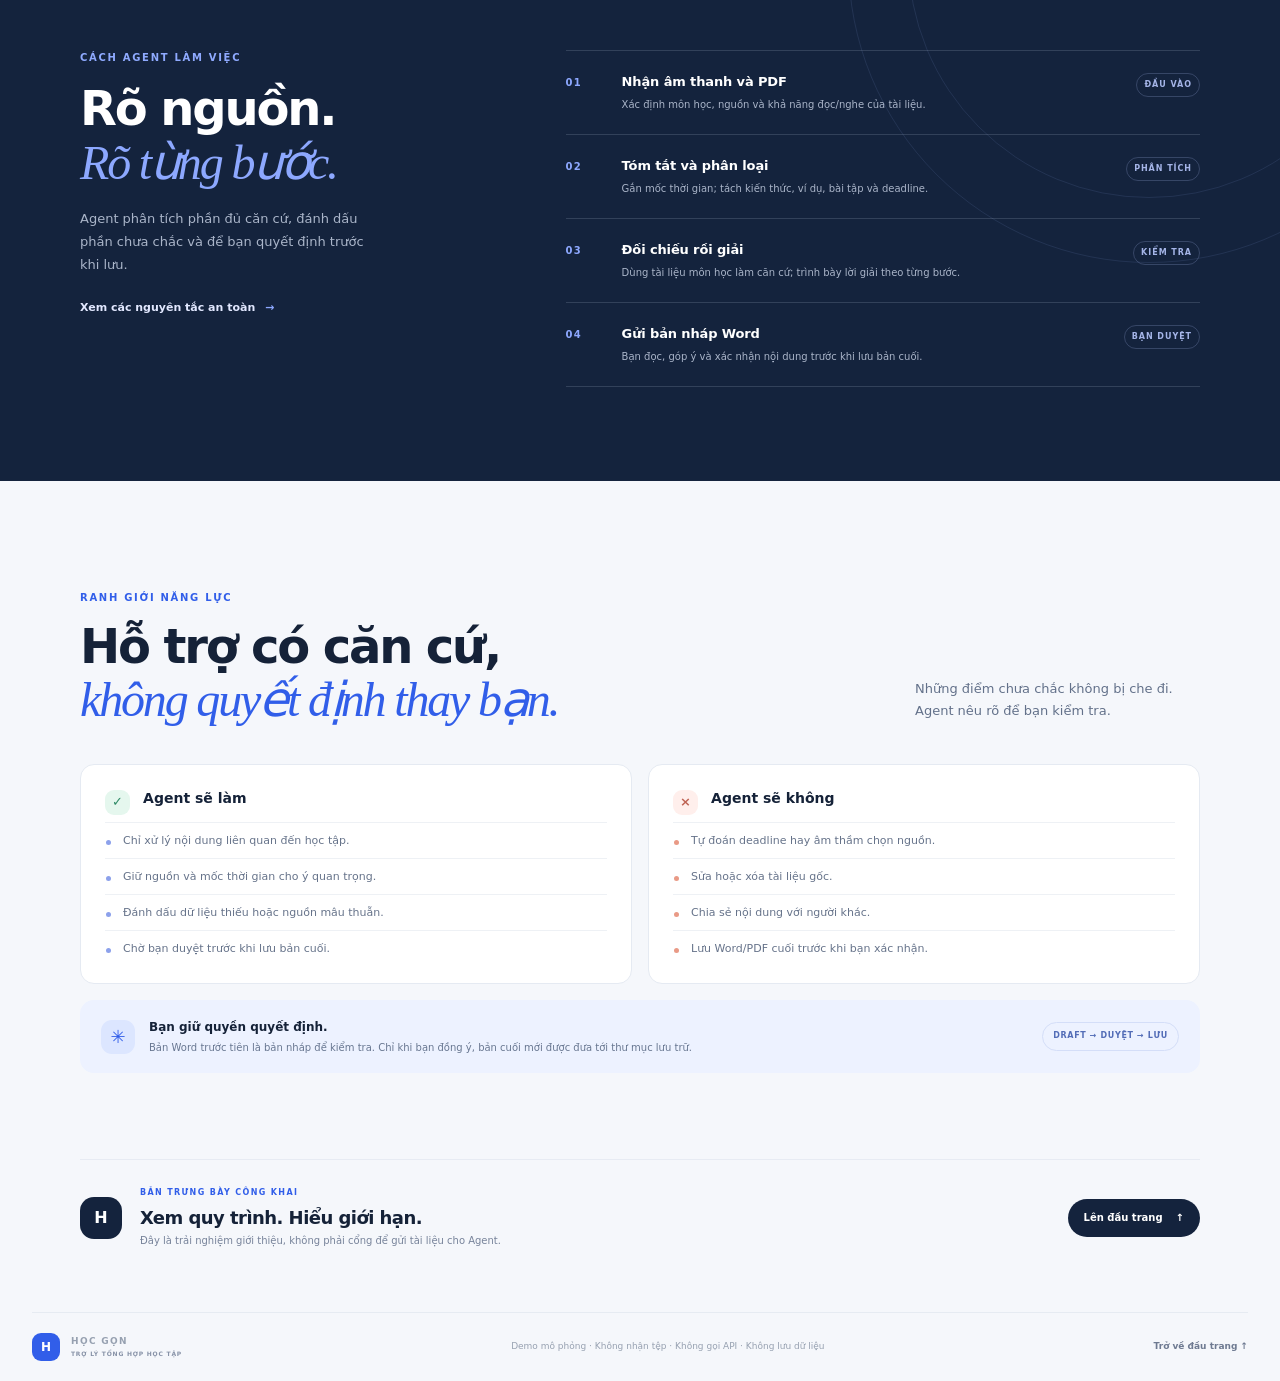
==== commit 8967d315: "Update index.html" ====
--- a/index.html
+++ b/index.html
@@ -22,6 +22,7 @@
       <a href="#quy-trinh">Quy trình</a>
       <a href="#ranh-gioi">Nguyên tắc</a>
     </nav>
+    <a class="header-cta" href="zh.html" lang="zh-CN" aria-label="切换到中文">中文</a>
     <a class="header-cta" href="#demo">Xem demo <span aria-hidden="true">↗</span></a>
   </header>
 
